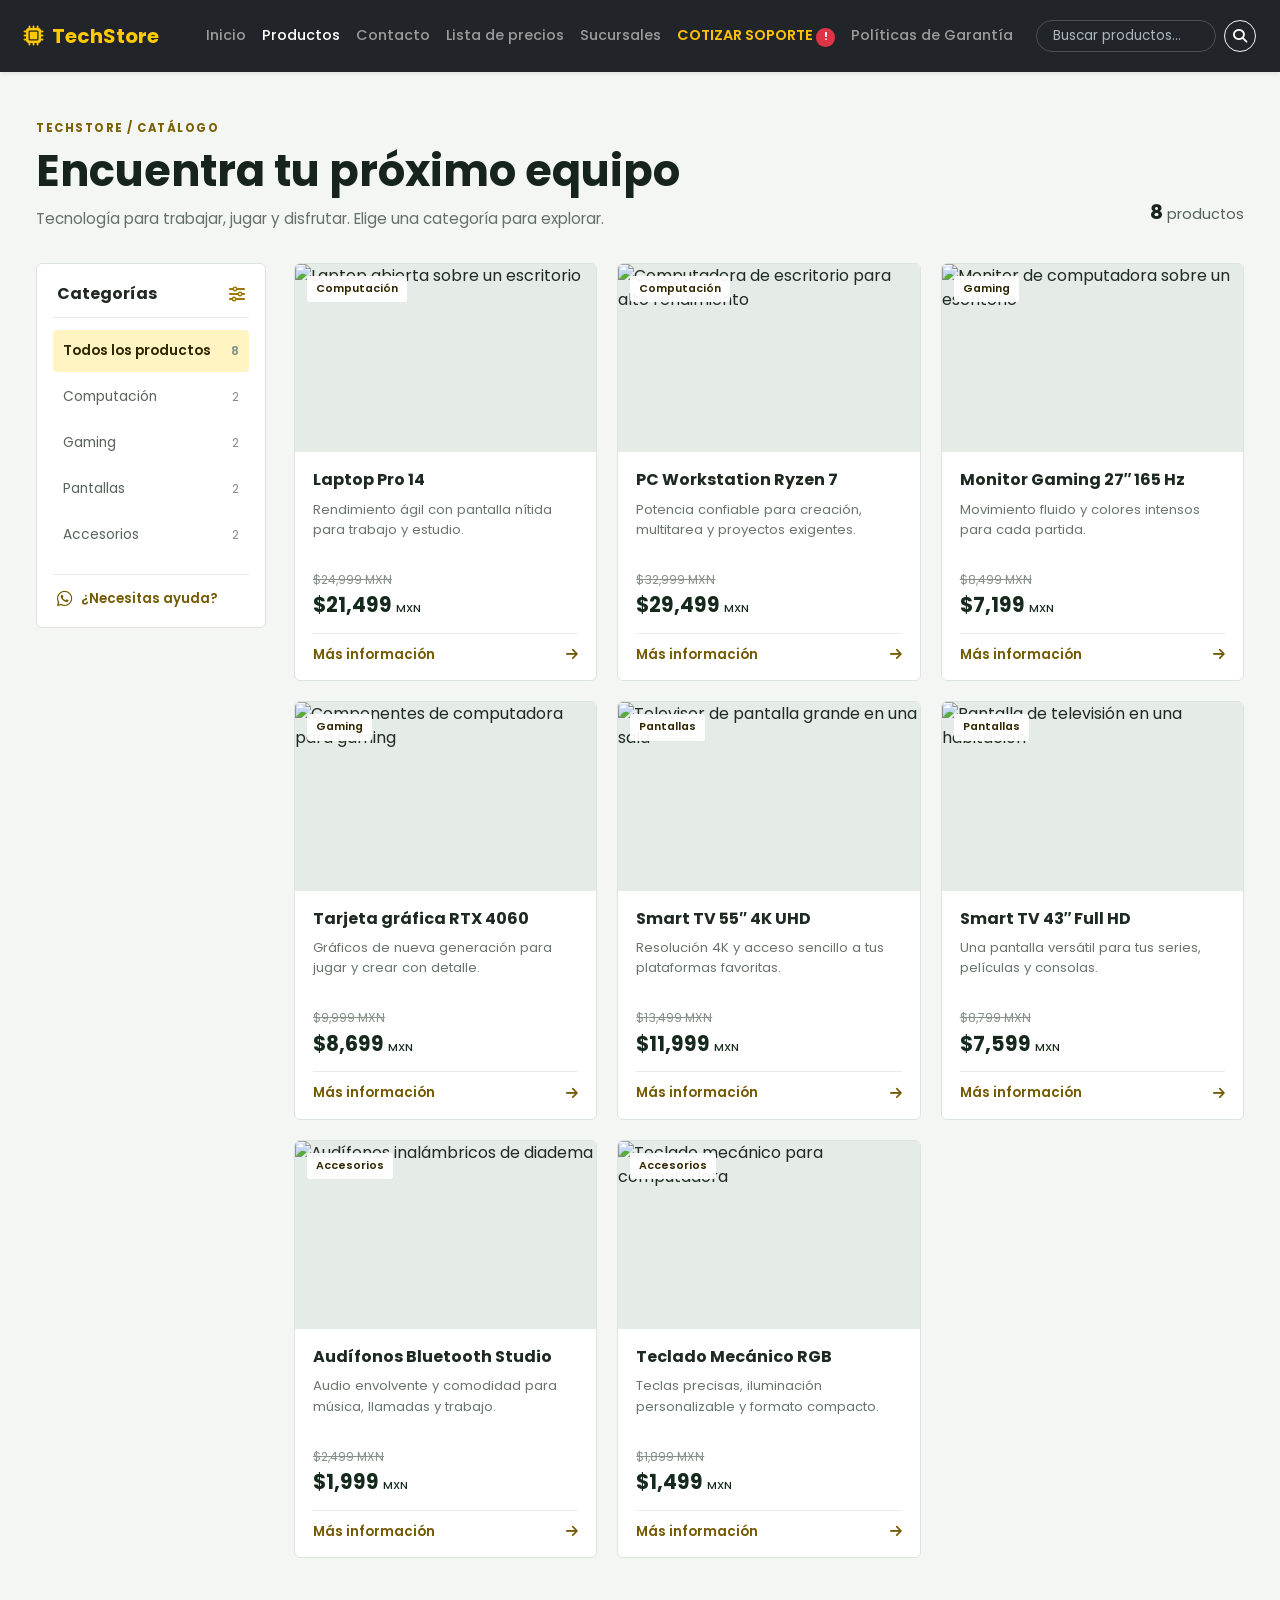
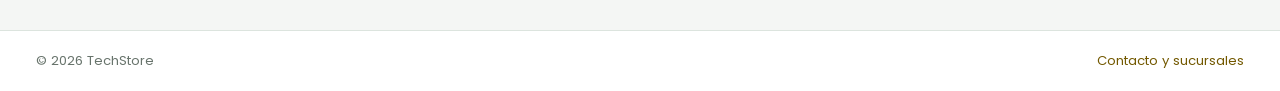
==== productos.html @ 3953b467 "Se Agrego seccion productos" ====
<!DOCTYPE html>
<html lang="es">
<head>
    <meta charset="UTF-8">
    <meta name="viewport" content="width=device-width, initial-scale=1.0">
    <meta name="description" content="Explora el catálogo de tecnología de TechStore y filtra productos por categoría.">
    <title>Productos | TechStore</title>
    <link href="https://cdn.jsdelivr.net/npm/bootstrap@5.3.3/dist/css/bootstrap.min.css" rel="stylesheet">
    <link rel="stylesheet" href="https://cdnjs.cloudflare.com/ajax/libs/font-awesome/6.5.1/css/all.min.css">
    <link href="https://fonts.googleapis.com/css2?family=Poppins:wght@300;400;500;600;700&display=swap" rel="stylesheet">
    <link rel="stylesheet" href="style.css">
    <link rel="stylesheet" href="productos.css">
</head>
<body class="catalog-page">
    <nav class="navbar navbar-expand-lg navbar-dark bg-dark sticky-top shadow-sm py-3">
        <div class="container-fluid px-4">
            <a class="navbar-brand fw-bold text-gradient me-4" href="index.html">
                <i class="fa-solid fa-microchip me-2"></i>TechStore
            </a>
            <button class="navbar-toggler border-0" type="button" data-bs-toggle="collapse" data-bs-target="#navbarContent" aria-controls="navbarContent" aria-expanded="false" aria-label="Toggle navigation">
                <span class="navbar-toggler-icon"></span>
            </button>
            <div class="collapse navbar-collapse justify-content-between" id="navbarContent">
                <ul class="navbar-nav mb-2 mb-lg-0 align-lg-items-center mx-auto">
                    <li class="nav-item"><a class="nav-link px-2" href="index.html">Inicio</a></li>
                    <li class="nav-item"><a class="nav-link active px-2" aria-current="page" href="productos.html">Productos</a></li>
                    <li class="nav-item"><a class="nav-link px-2" href="index.html#contacto">Contacto</a></li>
                    <li class="nav-item"><a class="nav-link px-2" href="index.html#lista-precios">Lista de precios</a></li>
                    <li class="nav-item"><a class="nav-link px-2" href="index.html#sucursales">Sucursales</a></li>
                    <li class="nav-item"><a class="nav-link px-2 fw-semibold text-warning" href="index.html#cotizar-ram">COTIZAR SOPORTE <span class="badge bg-danger text-white rounded-circle">!</span></a></li>
                    <li class="nav-item"><a class="nav-link px-2" href="index.html#garantia">Políticas de Garantía</a></li>
                </ul>
                <form class="d-flex align-items-center search-form mt-3 mt-lg-0" role="search" onsubmit="event.preventDefault();">
                    <div class="input-group">
                        <input class="form-control form-control-sm rounded-pill ps-3" type="search" placeholder="Buscar productos..." aria-label="Buscar">
                        <button class="btn btn-outline-light btn-sm rounded-circle ms-2 search-btn" type="submit" aria-label="Buscar productos">
                            <i class="fa-solid fa-magnifying-glass"></i>
                        </button>
                    </div>
                </form>
            </div>
        </div>
    </nav>

    <main class="catalog-main">
        <div class="container-fluid catalog-container">
            <header class="catalog-heading">
                <div>
                    <p class="catalog-eyebrow">TECHSTORE / CATÁLOGO</p>
                    <h1>Encuentra tu próximo equipo</h1>
                    <p class="catalog-intro">Tecnología para trabajar, jugar y disfrutar. Elige una categoría para explorar.</p>
                </div>
                <p class="catalog-count" aria-live="polite"><span id="product-count">8</span> productos</p>
            </header>

            <div class="catalog-layout">
                <aside class="category-sidebar" aria-label="Filtros de productos">
                    <div class="sidebar-heading">
                        <h2>Categorías</h2>
                        <i class="fa-solid fa-sliders" aria-hidden="true"></i>
                    </div>
                    <div class="category-options" role="group" aria-label="Filtrar por categoría">
                        <button class="category-filter is-active" type="button" data-filter="all" aria-pressed="true">
                            <span>Todos los productos</span><span class="category-total">8</span>
                        </button>
                        <button class="category-filter" type="button" data-filter="computacion" aria-pressed="false">
                            <span>Computación</span><span class="category-total">2</span>
                        </button>
                        <button class="category-filter" type="button" data-filter="gaming" aria-pressed="false">
                            <span>Gaming</span><span class="category-total">2</span>
                        </button>
                        <button class="category-filter" type="button" data-filter="pantallas" aria-pressed="false">
                            <span>Pantallas</span><span class="category-total">2</span>
                        </button>
                        <button class="category-filter" type="button" data-filter="accesorios" aria-pressed="false">
                            <span>Accesorios</span><span class="category-total">2</span>
                        </button>
                    </div>
                    <a class="sidebar-contact" href="https://wa.me/525519389472?text=Hola%2C%20quiero%20informaci%C3%B3n%20sobre%20sus%20productos" target="_blank" rel="noopener noreferrer">
                        <i class="fa-brands fa-whatsapp" aria-hidden="true"></i> ¿Necesitas ayuda?
                    </a>
                </aside>

                <section class="product-grid" aria-label="Catálogo de productos" id="product-grid">
                    <article class="catalog-product" data-category="computacion">
                        <div class="product-image-wrap"><img src="https://images.unsplash.com/photo-1496181133206-80ce9b88a853?auto=format&fit=crop&w=900&q=85" alt="Laptop abierta sobre un escritorio" loading="lazy"><span class="product-tag">Computación</span></div>
                        <div class="product-info"><h2>Laptop Pro 14</h2><p class="product-description">Rendimiento ágil con pantalla nítida para trabajo y estudio.</p><div class="price-row"><span class="old-price">$24,999 MXN</span><span class="current-price">$21,499 <small>MXN</small></span></div><a class="product-more" href="https://wa.me/525519389472?text=Hola%2C%20quiero%20m%C3%A1s%20informaci%C3%B3n%20sobre%20Laptop%20Pro%2014" target="_blank" rel="noopener noreferrer">Más información <i class="fa-solid fa-arrow-right" aria-hidden="true"></i></a></div>
                    </article>
                    <article class="catalog-product" data-category="computacion">
                        <div class="product-image-wrap"><img src="https://images.unsplash.com/photo-1587202372775-e229f172b9d7?auto=format&fit=crop&w=900&q=85" alt="Computadora de escritorio para alto rendimiento" loading="lazy"><span class="product-tag">Computación</span></div>
                        <div class="product-info"><h2>PC Workstation Ryzen 7</h2><p class="product-description">Potencia confiable para creación, multitarea y proyectos exigentes.</p><div class="price-row"><span class="old-price">$32,999 MXN</span><span class="current-price">$29,499 <small>MXN</small></span></div><a class="product-more" href="https://wa.me/525519389472?text=Hola%2C%20quiero%20m%C3%A1s%20informaci%C3%B3n%20sobre%20PC%20Workstation%20Ryzen%207" target="_blank" rel="noopener noreferrer">Más información <i class="fa-solid fa-arrow-right" aria-hidden="true"></i></a></div>
                    </article>
                    <article class="catalog-product" data-category="gaming">
                        <div class="product-image-wrap"><img src="https://images.unsplash.com/photo-1593305841991-05c297ba4575?auto=format&fit=crop&w=900&q=85" alt="Monitor de computadora sobre un escritorio" loading="lazy"><span class="product-tag">Gaming</span></div>
                        <div class="product-info"><h2>Monitor Gaming 27″ 165 Hz</h2><p class="product-description">Movimiento fluido y colores intensos para cada partida.</p><div class="price-row"><span class="old-price">$8,499 MXN</span><span class="current-price">$7,199 <small>MXN</small></span></div><a class="product-more" href="https://wa.me/525519389472?text=Hola%2C%20quiero%20m%C3%A1s%20informaci%C3%B3n%20sobre%20Monitor%20Gaming%2027" target="_blank" rel="noopener noreferrer">Más información <i class="fa-solid fa-arrow-right" aria-hidden="true"></i></a></div>
                    </article>
                    <article class="catalog-product" data-category="gaming">
                        <div class="product-image-wrap"><img src="https://images.unsplash.com/photo-1591488320449-011701bb6704?auto=format&fit=crop&w=900&q=85" alt="Componentes de computadora para gaming" loading="lazy"><span class="product-tag">Gaming</span></div>
                        <div class="product-info"><h2>Tarjeta gráfica RTX 4060</h2><p class="product-description">Gráficos de nueva generación para jugar y crear con detalle.</p><div class="price-row"><span class="old-price">$9,999 MXN</span><span class="current-price">$8,699 <small>MXN</small></span></div><a class="product-more" href="https://wa.me/525519389472?text=Hola%2C%20quiero%20m%C3%A1s%20informaci%C3%B3n%20sobre%20Tarjeta%20gr%C3%A1fica%20RTX%204060" target="_blank" rel="noopener noreferrer">Más información <i class="fa-solid fa-arrow-right" aria-hidden="true"></i></a></div>
                    </article>
                    <article class="catalog-product" data-category="pantallas">
                        <div class="product-image-wrap"><img src="https://images.unsplash.com/photo-1593359677879-a4bb92f829d1?auto=format&fit=crop&w=900&q=85" alt="Televisor de pantalla grande en una sala" loading="lazy"><span class="product-tag">Pantallas</span></div>
                        <div class="product-info"><h2>Smart TV 55″ 4K UHD</h2><p class="product-description">Resolución 4K y acceso sencillo a tus plataformas favoritas.</p><div class="price-row"><span class="old-price">$13,499 MXN</span><span class="current-price">$11,999 <small>MXN</small></span></div><a class="product-more" href="https://wa.me/525519389472?text=Hola%2C%20quiero%20m%C3%A1s%20informaci%C3%B3n%20sobre%20Smart%20TV%2055%204K" target="_blank" rel="noopener noreferrer">Más información <i class="fa-solid fa-arrow-right" aria-hidden="true"></i></a></div>
                    </article>
                    <article class="catalog-product" data-category="pantallas">
                        <div class="product-image-wrap"><img src="https://images.unsplash.com/photo-1522869635100-9f4c5e86aa37?auto=format&fit=crop&w=900&q=85" alt="Pantalla de televisión en una habitación" loading="lazy"><span class="product-tag">Pantallas</span></div>
                        <div class="product-info"><h2>Smart TV 43″ Full HD</h2><p class="product-description">Una pantalla versátil para tus series, películas y consolas.</p><div class="price-row"><span class="old-price">$8,799 MXN</span><span class="current-price">$7,599 <small>MXN</small></span></div><a class="product-more" href="https://wa.me/525519389472?text=Hola%2C%20quiero%20m%C3%A1s%20informaci%C3%B3n%20sobre%20Smart%20TV%2043%20Full%20HD" target="_blank" rel="noopener noreferrer">Más información <i class="fa-solid fa-arrow-right" aria-hidden="true"></i></a></div>
                    </article>
                    <article class="catalog-product" data-category="accesorios">
                        <div class="product-image-wrap"><img src="https://images.unsplash.com/photo-1505740420928-5e560c06d30e?auto=format&fit=crop&w=900&q=85" alt="Audífonos inalámbricos de diadema" loading="lazy"><span class="product-tag">Accesorios</span></div>
                        <div class="product-info"><h2>Audífonos Bluetooth Studio</h2><p class="product-description">Audio envolvente y comodidad para música, llamadas y trabajo.</p><div class="price-row"><span class="old-price">$2,499 MXN</span><span class="current-price">$1,999 <small>MXN</small></span></div><a class="product-more" href="https://wa.me/525519389472?text=Hola%2C%20quiero%20m%C3%A1s%20informaci%C3%B3n%20sobre%20Aud%C3%ADfonos%20Bluetooth%20Studio" target="_blank" rel="noopener noreferrer">Más información <i class="fa-solid fa-arrow-right" aria-hidden="true"></i></a></div>
                    </article>
                    <article class="catalog-product" data-category="accesorios">
                        <div class="product-image-wrap"><img src="https://images.unsplash.com/photo-1587829741301-dc798b83add3?auto=format&fit=crop&w=900&q=85" alt="Teclado mecánico para computadora" loading="lazy"><span class="product-tag">Accesorios</span></div>
                        <div class="product-info"><h2>Teclado Mecánico RGB</h2><p class="product-description">Teclas precisas, iluminación personalizable y formato compacto.</p><div class="price-row"><span class="old-price">$1,899 MXN</span><span class="current-price">$1,499 <small>MXN</small></span></div><a class="product-more" href="https://wa.me/525519389472?text=Hola%2C%20quiero%20m%C3%A1s%20informaci%C3%B3n%20sobre%20Teclado%20Mec%C3%A1nico%20RGB" target="_blank" rel="noopener noreferrer">Más información <i class="fa-solid fa-arrow-right" aria-hidden="true"></i></a></div>
                    </article>
                </section>
            </div>
        </div>
    </main>

    <footer class="catalog-footer"><div class="container-fluid catalog-container"><span>© 2026 TechStore</span><a href="index.html#contacto">Contacto y sucursales</a></div></footer>

    <script>
        const filterButtons = document.querySelectorAll('.category-filter');
        const products = document.querySelectorAll('.catalog-product');
        const productCount = document.querySelector('#product-count');

        filterButtons.forEach((button) => {
            button.addEventListener('click', () => {
                const category = button.dataset.filter;
                let visibleCount = 0;

                filterButtons.forEach((filterButton) => {
                    const isActive = filterButton === button;
                    filterButton.classList.toggle('is-active', isActive);
                    filterButton.setAttribute('aria-pressed', String(isActive));
                });

                products.forEach((product) => {
                    const isVisible = category === 'all' || product.dataset.category === category;
                    product.hidden = !isVisible;
                    if (isVisible) visibleCount += 1;
                });

                productCount.textContent = visibleCount;
            });
        });
    </script>
    <script src="https://cdn.jsdelivr.net/npm/bootstrap@5.3.3/dist/js/bootstrap.bundle.min.js"></script>
</body>
</html>
---- style.css ----
:root {
    --brand-color: #FDC904;
    --brand-ink: #302600;
}

/* Configuración general y tipografía */
body {
    font-family: 'Poppins', sans-serif;
    color: #333;
}

/* Estilos de la barra de navegación y enlaces */
.navbar-nav .nav-link {
    font-size: 0.9rem;
    font-weight: 500;
    transition: color 0.2s ease;
}

.navbar-nav .nav-link:hover {
    color: var(--brand-color) !important;
}

.navbar-brand.text-gradient {
    color: var(--brand-color) !important;
}

/* Personalización del buscador en el header */
.search-form input[type="search"] {
    background-color: #212529;
    border: 1px solid #495057;
    color: #fff;
    font-size: 0.85rem;
    width: 180px;
    transition: all 0.3s ease;
}

.search-form input[type="search"]::placeholder {
    color: #adb5bd;
}

.search-form input[type="search"]:focus {
    background-color: #212529;
    border-color: var(--brand-color);
    color: #fff;
    box-shadow: none;
    width: 220px;
}

.search-btn {
    width: 32px;
    height: 32px;
    display: flex;
    align-items: center;
    justify-content: center;
    padding: 0;
}

/* Sección Hero con fondo moderno degradado */
.hero-section {
    background: linear-gradient(135deg, #FDC904 0%, #e5b400 100%);
    min-height: 70vh;
    padding: 80px 0;
    color: var(--brand-ink) !important;
}

.hero-section .badge.bg-primary {
    background-color: #212529 !important;
    color: var(--brand-color) !important;
}

.hero-section .btn-light {
    border-color: #fff;
    color: #212529;
}

/* Efectos en tarjetas de productos */
.product-card {
    transition: transform 0.3s ease, box-shadow 0.3s ease;
    border-radius: 12px;
}

.product-card:hover {
    transform: translateY(-8px);
    box-shadow: 0 1rem 3rem rgba(0,0,0,.1) !important;
}

.icon-box {
    height: 70px;
    display: flex;
    align-items: center;
    justify-content: center;
}

.store-section {
    padding: 72px 0;
    scroll-margin-top: 88px;
}

.store-section h2 {
    margin: 0 0 10px;
    color: #202923;
    font-size: clamp(1.55rem, 3vw, 2.1rem);
    font-weight: 700;
}

.store-section p {
    margin-bottom: 0;
    color: #66736a;
    line-height: 1.7;
}

.store-kicker {
    margin: 0 0 9px !important;
    color: #7a6000 !important;
    font-size: 0.72rem;
    font-weight: 700;
    letter-spacing: 1.2px;
}

.store-section-heading {
    display: flex;
    align-items: end;
    justify-content: space-between;
    gap: 24px;
    margin-bottom: 28px;
}

.store-action {
    display: inline-flex;
    align-items: center;
    gap: 12px;
    flex: 0 0 auto;
    color: #735900;
    font-size: 0.9rem;
    font-weight: 600;
    text-decoration: none;
}

.store-action:hover {
    color: #302600;
}

.price-section,
.branches-section {
    background: #f3f6f3;
}

.price-list {
    border-top: 1px solid #d9e2dc;
}

.price-list a {
    display: flex;
    align-items: center;
    justify-content: space-between;
    gap: 20px;
    padding: 18px 4px;
    border-bottom: 1px solid #d9e2dc;
    color: #25342a;
    text-decoration: none;
}

.price-list a > span:first-child {
    display: flex;
    align-items: center;
    gap: 14px;
    font-weight: 600;
}

.price-list a > span:last-child {
    color: #735900;
    font-size: 0.84rem;
}

.price-list a > span:first-child i {
    width: 22px;
    color: #9b7800;
    text-align: center;
}

.ram-section {
    background: #17251c;
}

.ram-section h2,
.ram-section p:not(.store-kicker) {
    color: #fff;
}

.ram-section p:not(.store-kicker) {
    max-width: 680px;
    color: #c4d0c7;
}

.ram-section .store-kicker {
    color: #8dd4a8 !important;
}

.section-split {
    display: flex;
    align-items: center;
    justify-content: space-between;
    gap: 36px;
}

.section-split > div {
    max-width: 760px;
}

.section-button {
    display: inline-flex;
    align-items: center;
    justify-content: center;
    gap: 10px;
    flex: 0 0 auto;
    min-height: 48px;
    padding: 0 18px;
    border-radius: 5px;
    background: var(--brand-color);
    color: var(--brand-ink);
    font-size: 0.9rem;
    font-weight: 600;
    text-decoration: none;
}

.section-button:hover {
    background: #e5b400;
    color: #211a00;
}

.branch-list {
    display: grid;
    grid-template-columns: repeat(2, minmax(0, 1fr));
    gap: 18px;
}

.branch-list article {
    display: flex;
    align-items: flex-start;
    gap: 16px;
    padding: 22px 0;
    border-top: 1px solid #d9e2dc;
}

.branch-list article > i {
    margin-top: 4px;
    color: #9b7800;
    font-size: 1.1rem;
}

.branch-list h3 {
    margin: 0 0 5px;
    color: #202923;
    font-size: 1rem;
    font-weight: 700;
}

.warranty-section {
    background: #fff;
}

@media (max-width: 700px) {
    .store-section {
        padding: 48px 0;
    }

    .store-section-heading,
    .section-split {
        align-items: flex-start;
        flex-direction: column;
        gap: 18px;
    }

    .branch-list {
        grid-template-columns: minmax(0, 1fr);
    }
}

/* Botón flotante de WhatsApp */
.whatsapp-float {
    position: fixed;
    width: 60px;
    height: 60px;
    bottom: 25px;
    right: 25px;
    background-color: #25d366;
    color: #FFF;
    border-radius: 50px;
    text-align: center;
    font-size: 32px;
    box-shadow: 2px 2px 10px rgba(0,0,0,0.2);
    z-index: 1000;
    display: flex;
    align-items: center;
    justify-content: center;
    transition: all 0.3s ease;
}

.whatsapp-float:hover {
    background-color: #20ba5a;
    color: #FFF;
    transform: scale(1.1);
}
---- productos.css ----
.catalog-page {
    min-height: 100vh;
    background: #f4f6f4;
    color: #202923;
}

.catalog-main {
    min-height: calc(100vh - 160px);
    padding: 48px 0 72px;
    background-image: radial-gradient(#dce5df 0.7px, transparent 0.7px);
    background-size: 18px 18px;
}

.catalog-container {
    width: min(100% - 48px, 1440px);
    margin: 0 auto;
}

.catalog-heading {
    display: flex;
    align-items: end;
    justify-content: space-between;
    gap: 24px;
    margin-bottom: 32px;
}

.catalog-eyebrow {
    margin: 0 0 9px;
    color: #7a6000;
    font-size: 0.72rem;
    font-weight: 700;
    letter-spacing: 1.5px;
}

.catalog-heading h1 {
    margin: 0;
    color: #17241c;
    font-size: clamp(1.8rem, 4vw, 2.7rem);
    font-weight: 700;
    letter-spacing: 0;
}

.catalog-intro {
    margin: 10px 0 0;
    color: #647168;
    font-size: 0.95rem;
}

.catalog-count {
    flex: 0 0 auto;
    margin: 0 0 4px;
    color: #526057;
    font-size: 0.9rem;
}

.catalog-count span {
    color: #17241c;
    font-size: 1.25rem;
    font-weight: 700;
}

.catalog-layout {
    display: grid;
    grid-template-columns: 230px minmax(0, 1fr);
    align-items: start;
    gap: 28px;
}

.category-sidebar {
    position: sticky;
    top: 98px;
    padding: 20px 16px 16px;
    border: 1px solid #dbe3dd;
    border-radius: 6px;
    background: #fff;
}

.sidebar-heading {
    display: flex;
    align-items: center;
    justify-content: space-between;
    padding: 0 4px 14px;
    border-bottom: 1px solid #e8ede9;
}

.sidebar-heading h2 {
    margin: 0;
    font-size: 1rem;
    font-weight: 700;
}

.sidebar-heading i {
    color: #9b7800;
}

.category-options {
    display: grid;
    gap: 4px;
    padding: 12px 0 18px;
}

.category-filter {
    display: flex;
    align-items: center;
    justify-content: space-between;
    width: 100%;
    min-height: 42px;
    padding: 0 10px;
    border: 0;
    border-radius: 4px;
    background: transparent;
    color: #58645c;
    font: inherit;
    font-size: 0.86rem;
    text-align: left;
    cursor: pointer;
    transition: background-color 150ms ease, color 150ms ease;
}

.category-filter:hover,
.category-filter.is-active {
    background: #fff4c2;
    color: #302600;
}

.category-filter.is-active {
    font-weight: 600;
}

.category-total {
    color: #829087;
    font-size: 0.77rem;
}

.sidebar-contact {
    display: flex;
    align-items: center;
    gap: 9px;
    padding: 14px 4px 2px;
    border-top: 1px solid #e8ede9;
    color: #735900;
    font-size: 0.83rem;
    font-weight: 600;
    text-decoration: none;
}

.sidebar-contact:hover {
    color: #302600;
}

.sidebar-contact i {
    font-size: 1.1rem;
}

.product-grid {
    display: grid;
    grid-template-columns: repeat(3, minmax(0, 1fr));
    gap: 20px;
}

.catalog-product {
    overflow: hidden;
    border: 1px solid #dce4de;
    border-radius: 6px;
    background: #fff;
    transition: border-color 180ms ease, transform 180ms ease, box-shadow 180ms ease;
}

.catalog-product:hover {
    transform: translateY(-3px);
    border-color: #a8c9b2;
    box-shadow: 0 12px 28px rgba(26, 55, 37, 0.1);
}

.catalog-product[hidden] {
    display: none;
}

.product-image-wrap {
    position: relative;
    overflow: hidden;
    aspect-ratio: 16 / 10;
    background: #e5ebe6;
}

.product-image-wrap img {
    display: block;
    width: 100%;
    height: 100%;
    object-fit: cover;
    transition: transform 250ms ease;
}

.catalog-product:hover .product-image-wrap img {
    transform: scale(1.035);
}

.product-tag {
    position: absolute;
    top: 12px;
    left: 12px;
    padding: 5px 9px;
    border-radius: 3px;
    background: rgba(255, 255, 255, 0.94);
    color: #302600;
    font-size: 0.68rem;
    font-weight: 600;
}

.product-info {
    display: flex;
    min-height: 228px;
    flex-direction: column;
    padding: 17px 18px 15px;
}

.product-info h2 {
    margin: 0;
    color: #1d2921;
    font-size: 1rem;
    font-weight: 700;
    line-height: 1.4;
}

.product-description {
    min-height: 42px;
    margin: 8px 0 13px;
    color: #68746c;
    font-size: 0.82rem;
    line-height: 1.55;
}

.price-row {
    display: flex;
    flex-direction: column;
    gap: 1px;
    margin-top: auto;
}

.old-price {
    color: #879189;
    font-size: 0.76rem;
    text-decoration: line-through;
}

.current-price {
    color: #16291d;
    font-size: 1.28rem;
    font-weight: 700;
}

.current-price small {
    font-size: 0.68rem;
    font-weight: 500;
}

.product-more {
    display: flex;
    align-items: center;
    justify-content: space-between;
    margin-top: 12px;
    padding-top: 11px;
    border-top: 1px solid #e8ede9;
    color: #735900;
    font-size: 0.84rem;
    font-weight: 600;
    text-decoration: none;
}

.product-more:hover {
    color: #302600;
}

.product-more i {
    transition: transform 150ms ease;
}

.product-more:hover i {
    transform: translateX(3px);
}

.catalog-footer {
    padding: 20px 0;
    border-top: 1px solid #dce4de;
    background: #fff;
    color: #68746c;
    font-size: 0.82rem;
}

.catalog-footer .catalog-container {
    display: flex;
    justify-content: space-between;
    gap: 16px;
}

.catalog-footer a {
    color: #735900;
    text-decoration: none;
}

@media (max-width: 1100px) {
    .product-grid {
        grid-template-columns: repeat(2, minmax(0, 1fr));
    }
}

@media (max-width: 720px) {
    .catalog-main {
        padding: 32px 0 48px;
    }

    .catalog-container {
        width: min(100% - 32px, 560px);
    }

    .catalog-heading {
        align-items: start;
        flex-direction: column;
        gap: 10px;
        margin-bottom: 22px;
    }

    .catalog-layout {
        grid-template-columns: minmax(0, 1fr);
        gap: 18px;
    }

    .category-sidebar {
        position: static;
        padding: 14px;
    }

    .category-options {
        grid-template-columns: repeat(2, minmax(0, 1fr));
        gap: 5px;
    }

    .category-filter {
        min-height: 40px;
        padding: 0 8px;
        font-size: 0.78rem;
    }

    .sidebar-contact {
        padding-top: 11px;
    }
}

@media (max-width: 460px) {
    .product-grid {
        grid-template-columns: minmax(0, 1fr);
    }

    .catalog-footer .catalog-container {
        flex-direction: column;
        gap: 6px;
    }
}
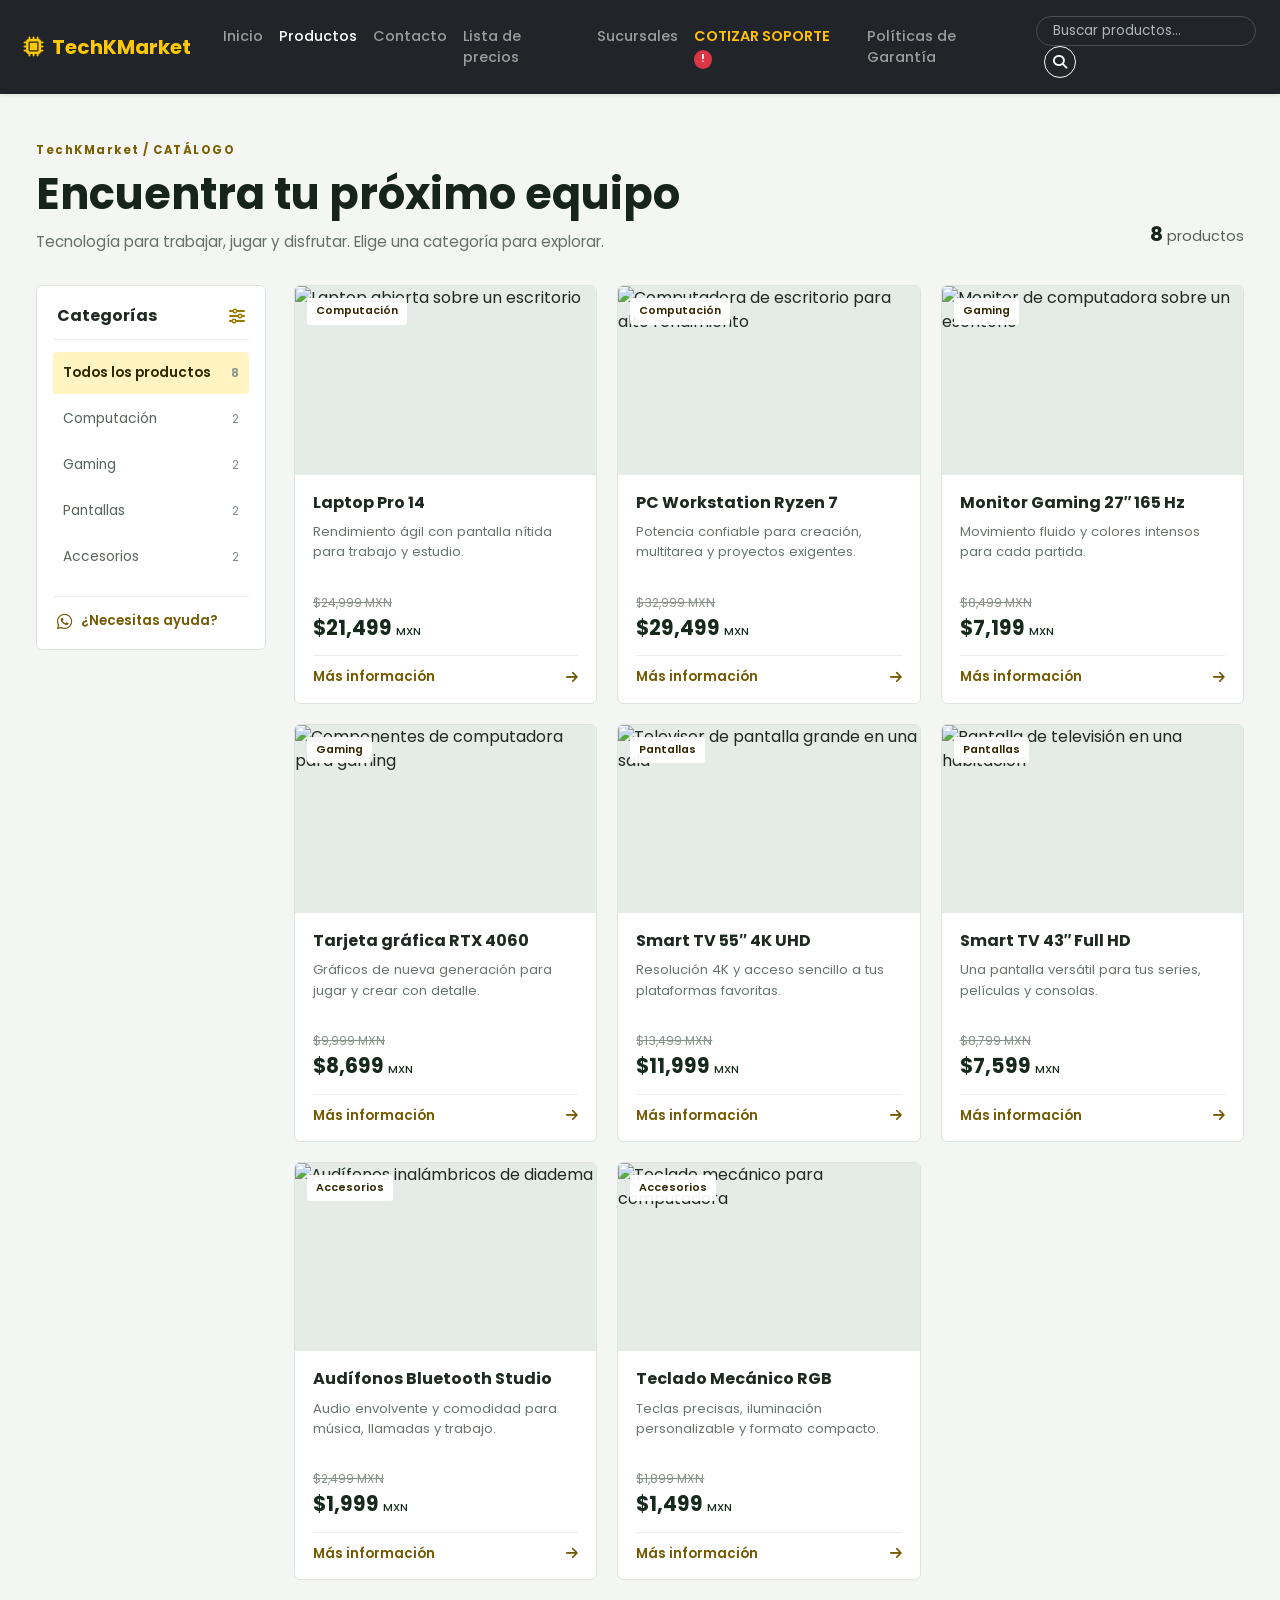
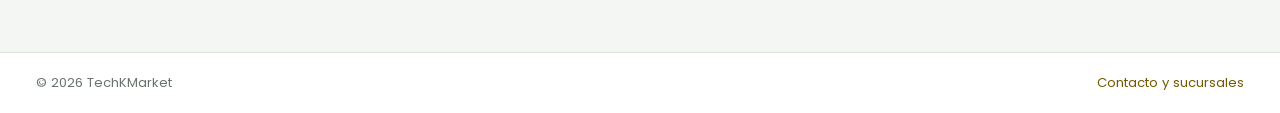
==== commit 6417e7fb: "correccion de Marca en Header" ====
--- a/productos.html
+++ b/productos.html
@@ -3,8 +3,8 @@
 <head>
     <meta charset="UTF-8">
     <meta name="viewport" content="width=device-width, initial-scale=1.0">
-    <meta name="description" content="Explora el catálogo de tecnología de TechStore y filtra productos por categoría.">
-    <title>Productos | TechStore</title>
+    <meta name="description" content="Explora el catálogo de tecnología de TechKMarket y filtra productos por categoría.">
+    <title>Productos | TechKMarket</title>
     <link href="https://cdn.jsdelivr.net/npm/bootstrap@5.3.3/dist/css/bootstrap.min.css" rel="stylesheet">
     <link rel="stylesheet" href="https://cdnjs.cloudflare.com/ajax/libs/font-awesome/6.5.1/css/all.min.css">
     <link href="https://fonts.googleapis.com/css2?family=Poppins:wght@300;400;500;600;700&display=swap" rel="stylesheet">
@@ -15,7 +15,7 @@
     <nav class="navbar navbar-expand-lg navbar-dark bg-dark sticky-top shadow-sm py-3">
         <div class="container-fluid px-4">
             <a class="navbar-brand fw-bold text-gradient me-4" href="index.html">
-                <i class="fa-solid fa-microchip me-2"></i>TechStore
+                <i class="fa-solid fa-microchip me-2"></i>TechKMarket
             </a>
             <button class="navbar-toggler border-0" type="button" data-bs-toggle="collapse" data-bs-target="#navbarContent" aria-controls="navbarContent" aria-expanded="false" aria-label="Toggle navigation">
                 <span class="navbar-toggler-icon"></span>
@@ -46,7 +46,7 @@
         <div class="container-fluid catalog-container">
             <header class="catalog-heading">
                 <div>
-                    <p class="catalog-eyebrow">TECHSTORE / CATÁLOGO</p>
+                    <p class="catalog-eyebrow">TechKMarket / CATÁLOGO</p>
                     <h1>Encuentra tu próximo equipo</h1>
                     <p class="catalog-intro">Tecnología para trabajar, jugar y disfrutar. Elige una categoría para explorar.</p>
                 </div>
@@ -119,7 +119,7 @@
         </div>
     </main>
 
-    <footer class="catalog-footer"><div class="container-fluid catalog-container"><span>© 2026 TechStore</span><a href="index.html#contacto">Contacto y sucursales</a></div></footer>
+    <footer class="catalog-footer"><div class="container-fluid catalog-container"><span>© 2026 TechKMarket</span><a href="index.html#contacto">Contacto y sucursales</a></div></footer>
 
     <script>
         const filterButtons = document.querySelectorAll('.category-filter');
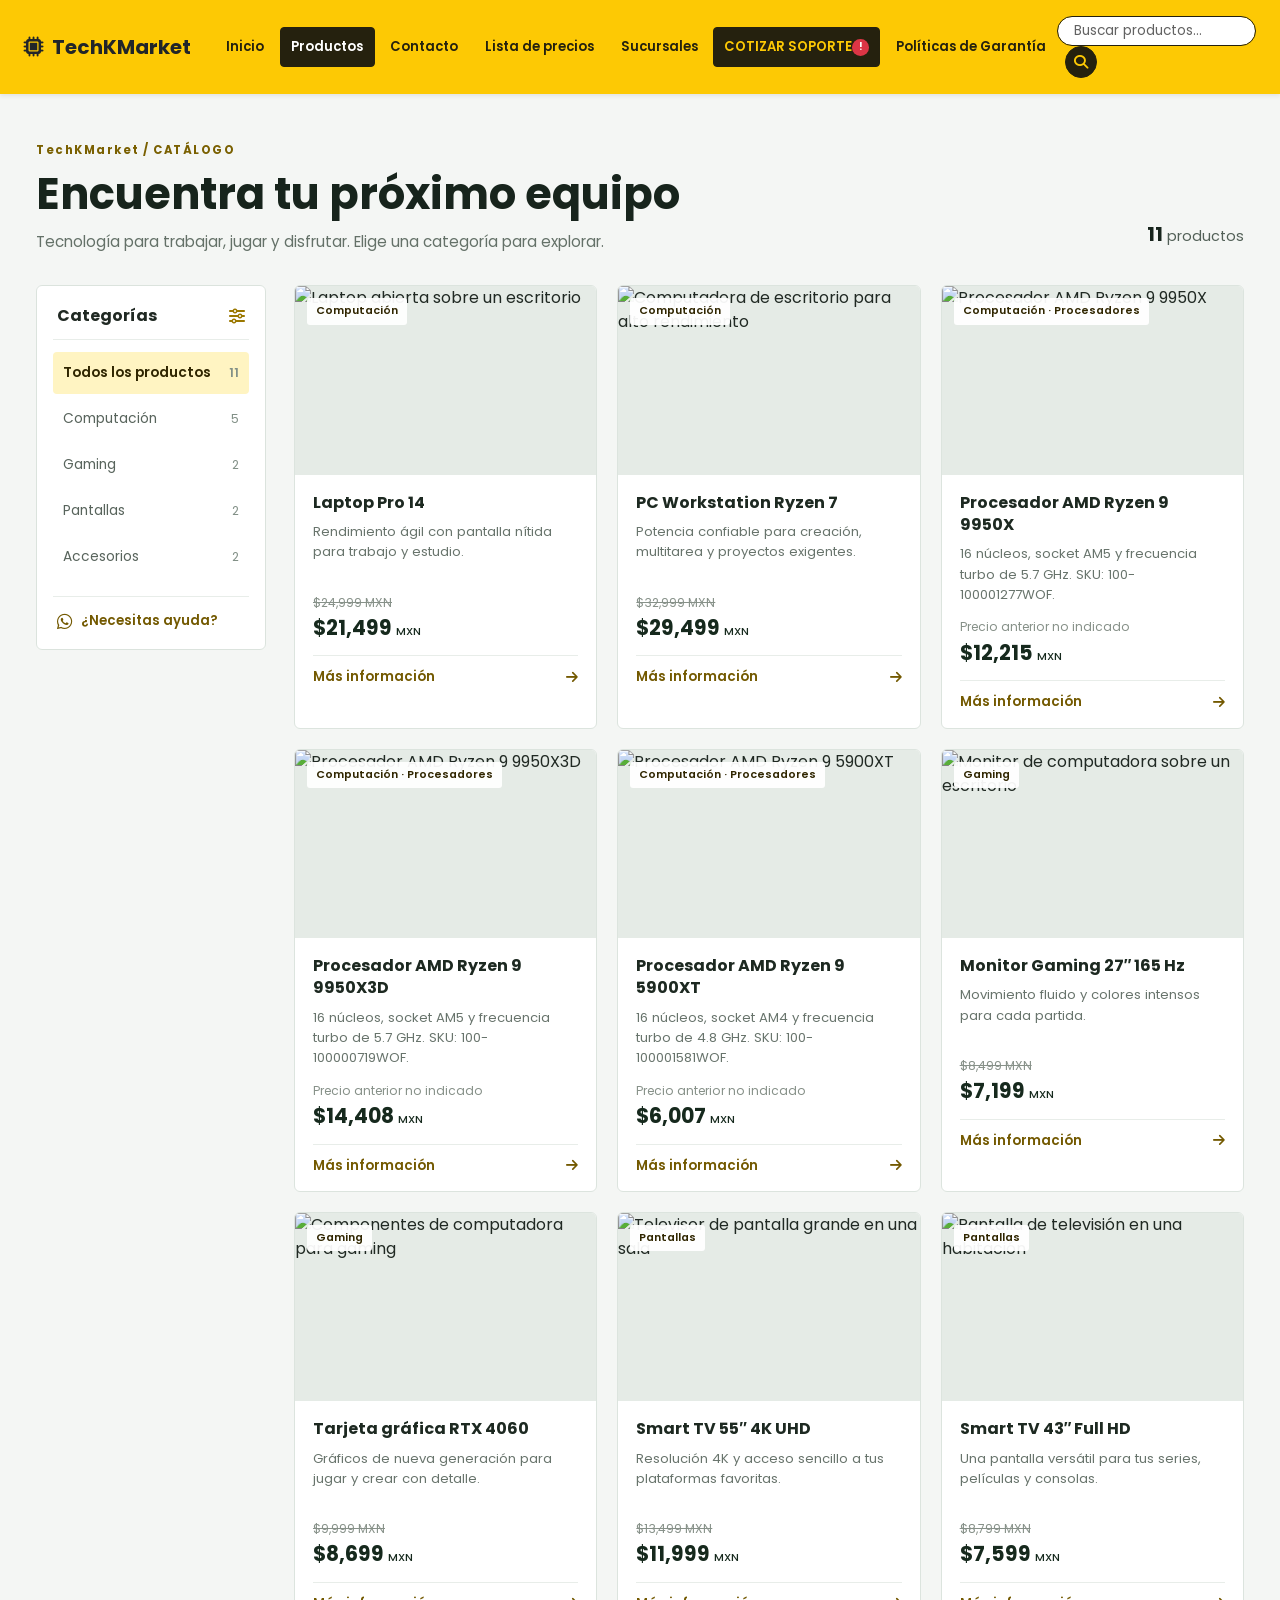
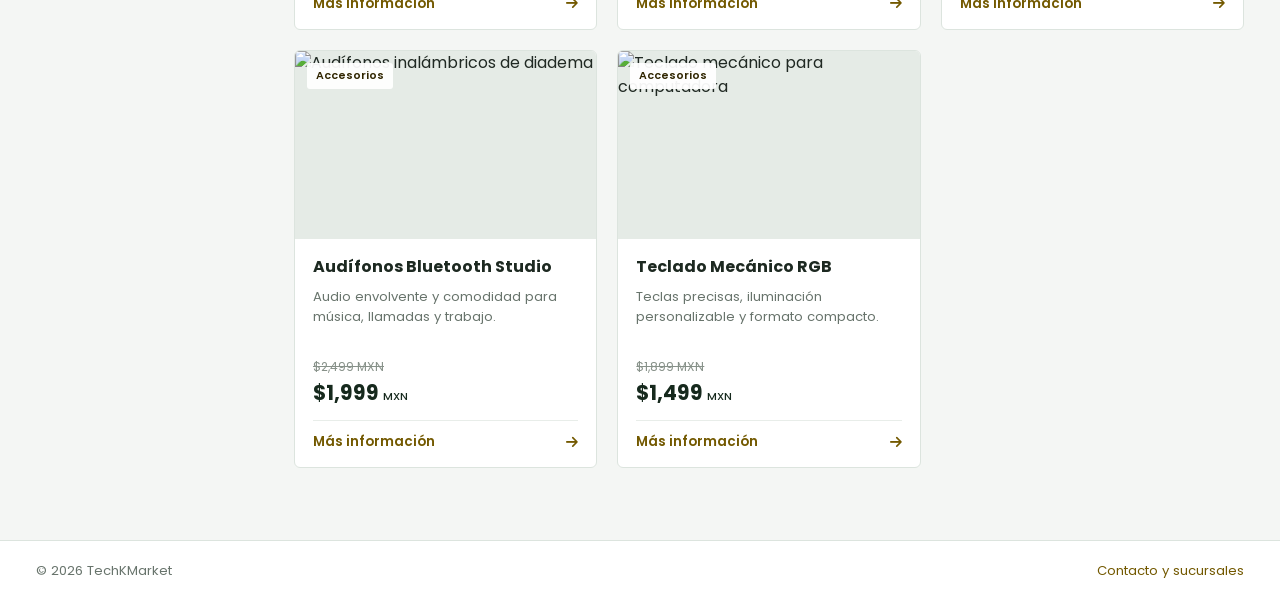
==== commit 1a486f51: "Se agrego banner principal" ====
--- a/productos.html
+++ b/productos.html
@@ -12,7 +12,7 @@
     <link rel="stylesheet" href="productos.css">
 </head>
 <body class="catalog-page">
-    <nav class="navbar navbar-expand-lg navbar-dark bg-dark sticky-top shadow-sm py-3">
+    <nav class="navbar navbar-expand-lg navbar-light tech-navbar sticky-top shadow-sm py-3">
         <div class="container-fluid px-4">
             <a class="navbar-brand fw-bold text-gradient me-4" href="index.html">
                 <i class="fa-solid fa-microchip me-2"></i>TechKMarket
@@ -50,7 +50,7 @@
                     <h1>Encuentra tu próximo equipo</h1>
                     <p class="catalog-intro">Tecnología para trabajar, jugar y disfrutar. Elige una categoría para explorar.</p>
                 </div>
-                <p class="catalog-count" aria-live="polite"><span id="product-count">8</span> productos</p>
+                <p class="catalog-count" aria-live="polite"><span id="product-count">11</span> productos</p>
             </header>
 
             <div class="catalog-layout">
@@ -61,10 +61,10 @@
                     </div>
                     <div class="category-options" role="group" aria-label="Filtrar por categoría">
                         <button class="category-filter is-active" type="button" data-filter="all" aria-pressed="true">
-                            <span>Todos los productos</span><span class="category-total">8</span>
+                            <span>Todos los productos</span><span class="category-total">11</span>
                         </button>
                         <button class="category-filter" type="button" data-filter="computacion" aria-pressed="false">
-                            <span>Computación</span><span class="category-total">2</span>
+                            <span>Computación</span><span class="category-total">5</span>
                         </button>
                         <button class="category-filter" type="button" data-filter="gaming" aria-pressed="false">
                             <span>Gaming</span><span class="category-total">2</span>
@@ -89,6 +89,18 @@
                     <article class="catalog-product" data-category="computacion">
                         <div class="product-image-wrap"><img src="https://images.unsplash.com/photo-1587202372775-e229f172b9d7?auto=format&fit=crop&w=900&q=85" alt="Computadora de escritorio para alto rendimiento" loading="lazy"><span class="product-tag">Computación</span></div>
                         <div class="product-info"><h2>PC Workstation Ryzen 7</h2><p class="product-description">Potencia confiable para creación, multitarea y proyectos exigentes.</p><div class="price-row"><span class="old-price">$32,999 MXN</span><span class="current-price">$29,499 <small>MXN</small></span></div><a class="product-more" href="https://wa.me/525519389472?text=Hola%2C%20quiero%20m%C3%A1s%20informaci%C3%B3n%20sobre%20PC%20Workstation%20Ryzen%207" target="_blank" rel="noopener noreferrer">Más información <i class="fa-solid fa-arrow-right" aria-hidden="true"></i></a></div>
+                    </article>
+                    <article class="catalog-product" data-category="computacion">
+                        <div class="product-image-wrap"><img src="https://unimarq.mx/media/catalog/product/2/8/28fdcd27bea74b165106b50a22dbe0b9eea57c39.jpg" alt="Procesador AMD Ryzen 9 9950X" loading="lazy"><span class="product-tag">Computación · Procesadores</span></div>
+                        <div class="product-info"><h2>Procesador AMD Ryzen 9 9950X</h2><p class="product-description">16 núcleos, socket AM5 y frecuencia turbo de 5.7 GHz. SKU: 100-100001277WOF.</p><div class="price-row"><span class="previous-price-note">Precio anterior no indicado</span><span class="current-price">$12,215 <small>MXN</small></span></div><a class="product-more" href="https://unimarq.mx/procesador-amd-ryzen-9-9950x-sin-disipador-y-graficos-socket-am5-16core-4-3ghz-170w-zen-5.html" target="_blank" rel="noopener noreferrer">Más información <i class="fa-solid fa-arrow-right" aria-hidden="true"></i></a></div>
+                    </article>
+                    <article class="catalog-product" data-category="computacion">
+                        <div class="product-image-wrap"><img src="https://unimarq.mx/media/catalog/product/a/3/a3a14a86aa03c1b248c1af452ef3cd468df46bc7_1.jpg" alt="Procesador AMD Ryzen 9 9950X3D" loading="lazy"><span class="product-tag">Computación · Procesadores</span></div>
+                        <div class="product-info"><h2>Procesador AMD Ryzen 9 9950X3D</h2><p class="product-description">16 núcleos, socket AM5 y frecuencia turbo de 5.7 GHz. SKU: 100-100000719WOF.</p><div class="price-row"><span class="previous-price-note">Precio anterior no indicado</span><span class="current-price">$14,408 <small>MXN</small></span></div><a class="product-more" href="https://unimarq.mx/procesador-amd-ryzen-9-9950x3d-sin-disipador-y-graficos-socket-am5-16core-4-3ghz-170w-zen-5.html" target="_blank" rel="noopener noreferrer">Más información <i class="fa-solid fa-arrow-right" aria-hidden="true"></i></a></div>
+                    </article>
+                    <article class="catalog-product" data-category="computacion">
+                        <div class="product-image-wrap"><img src="https://unimarq.mx/media/catalog/product/7/4/742bcc504c3b5efdd0c9e20b849320b6e98dd46a.jpg" alt="Procesador AMD Ryzen 9 5900XT" loading="lazy"><span class="product-tag">Computación · Procesadores</span></div>
+                        <div class="product-info"><h2>Procesador AMD Ryzen 9 5900XT</h2><p class="product-description">16 núcleos, socket AM4 y frecuencia turbo de 4.8 GHz. SKU: 100-100001581WOF.</p><div class="price-row"><span class="previous-price-note">Precio anterior no indicado</span><span class="current-price">$6,007 <small>MXN</small></span></div><a class="product-more" href="https://unimarq.mx/procesador-amd-ryzen-9-5900xt-sin-disipador-y-graficos-socket-am4-16core-3-3ghz-105w-zen-3.html" target="_blank" rel="noopener noreferrer">Más información <i class="fa-solid fa-arrow-right" aria-hidden="true"></i></a></div>
                     </article>
                     <article class="catalog-product" data-category="gaming">
                         <div class="product-image-wrap"><img src="https://images.unsplash.com/photo-1593305841991-05c297ba4575?auto=format&fit=crop&w=900&q=85" alt="Monitor de computadora sobre un escritorio" loading="lazy"><span class="product-tag">Gaming</span></div>
--- a/style.css
+++ b/style.css
@@ -16,12 +16,98 @@
     transition: color 0.2s ease;
 }
 
-.navbar-nav .nav-link:hover {
+.tech-navbar {
+    background-color: var(--brand-color);
+}
+
+.tech-navbar .navbar-brand.text-gradient {
+    color: #212529 !important;
+}
+
+.tech-navbar .navbar-nav {
+    gap: 4px;
+}
+
+.tech-navbar .navbar-nav .nav-link {
+    display: flex;
+    align-items: center;
+    min-height: 40px;
+    padding: 0.45rem 0.65rem !important;
+    border: 1px solid transparent;
+    border-radius: 4px;
+    color: #25210e;
+    font-size: 0.82rem;
+    font-weight: 600;
+    white-space: nowrap;
+}
+
+.tech-navbar .navbar-nav .nav-link:hover,
+.tech-navbar .navbar-nav .nav-link:focus-visible {
+    border-color: #25210e;
+    background: rgba(37, 33, 14, 0.08);
+    color: #111 !important;
+}
+
+.tech-navbar .navbar-nav .nav-link.active {
+    border-color: #25210e;
+    background: #25210e;
+    color: #fff !important;
+}
+
+.tech-navbar .navbar-nav .nav-link.text-warning {
+    border-color: #25210e;
+    background: #25210e;
     color: var(--brand-color) !important;
 }
 
-.navbar-brand.text-gradient {
-    color: var(--brand-color) !important;
+.tech-navbar .navbar-nav .nav-link.text-warning:hover,
+.tech-navbar .navbar-nav .nav-link.text-warning:focus-visible {
+    background: #111;
+    color: #fff !important;
+}
+
+.tech-navbar .navbar-toggler {
+    border: 1px solid rgba(37, 33, 14, 0.55) !important;
+}
+
+.tech-navbar .search-form input[type="search"] {
+    background-color: #fff;
+    border-color: #25210e;
+    color: #212529;
+}
+
+.tech-navbar .search-form input[type="search"]::placeholder {
+    color: #626262;
+}
+
+.tech-navbar .search-form input[type="search"]:focus {
+    background-color: #fff;
+    border-color: #111;
+    color: #212529;
+}
+
+.tech-navbar .search-btn {
+    border-color: #25210e;
+    background: #25210e;
+    color: var(--brand-color);
+}
+
+.tech-navbar .search-btn:hover,
+.tech-navbar .search-btn:focus-visible {
+    border-color: #111;
+    background: #111;
+    color: #fff;
+}
+
+@media (max-width: 991.98px) {
+    .tech-navbar .navbar-nav {
+        gap: 2px;
+        padding-top: 12px;
+    }
+
+    .tech-navbar .navbar-nav .nav-link {
+        white-space: normal;
+    }
 }
 
 /* Personalización del buscador en el header */
@@ -55,12 +141,41 @@
     padding: 0;
 }
 
-/* Sección Hero con fondo moderno degradado */
+/* Banner principal de imágenes */
 .hero-section {
-    background: linear-gradient(135deg, #FDC904 0%, #e5b400 100%);
+    position: relative;
     min-height: 70vh;
-    padding: 80px 0;
-    color: var(--brand-ink) !important;
+    overflow: hidden;
+    color: #fff;
+}
+
+.hero-section .carousel,
+.hero-section .carousel-inner,
+.hero-section .carousel-item {
+    height: 70vh;
+    min-height: 440px;
+}
+
+.hero-section .carousel-item::after {
+    position: absolute;
+    inset: 0;
+    background: linear-gradient(90deg, rgba(0, 0, 0, 0.72), rgba(0, 0, 0, 0.18));
+    content: "";
+}
+
+.hero-section .carousel-item img {
+    width: 100%;
+    height: 100%;
+    object-fit: cover;
+}
+
+.hero-content {
+    position: absolute;
+    z-index: 1;
+    inset: 0;
+    display: flex;
+    align-items: center;
+    color: #fff;
 }
 
 .hero-section .badge.bg-primary {
@@ -71,6 +186,15 @@
 .hero-section .btn-light {
     border-color: #fff;
     color: #212529;
+}
+
+.hero-section .carousel-indicators {
+    z-index: 2;
+}
+
+.hero-section .carousel-control-prev,
+.hero-section .carousel-control-next {
+    z-index: 2;
 }
 
 /* Efectos en tarjetas de productos */
--- a/productos.css
+++ b/productos.css
@@ -243,6 +243,11 @@
     text-decoration: line-through;
 }
 
+.previous-price-note {
+    color: #879189;
+    font-size: 0.76rem;
+}
+
 .current-price {
     color: #16291d;
     font-size: 1.28rem;
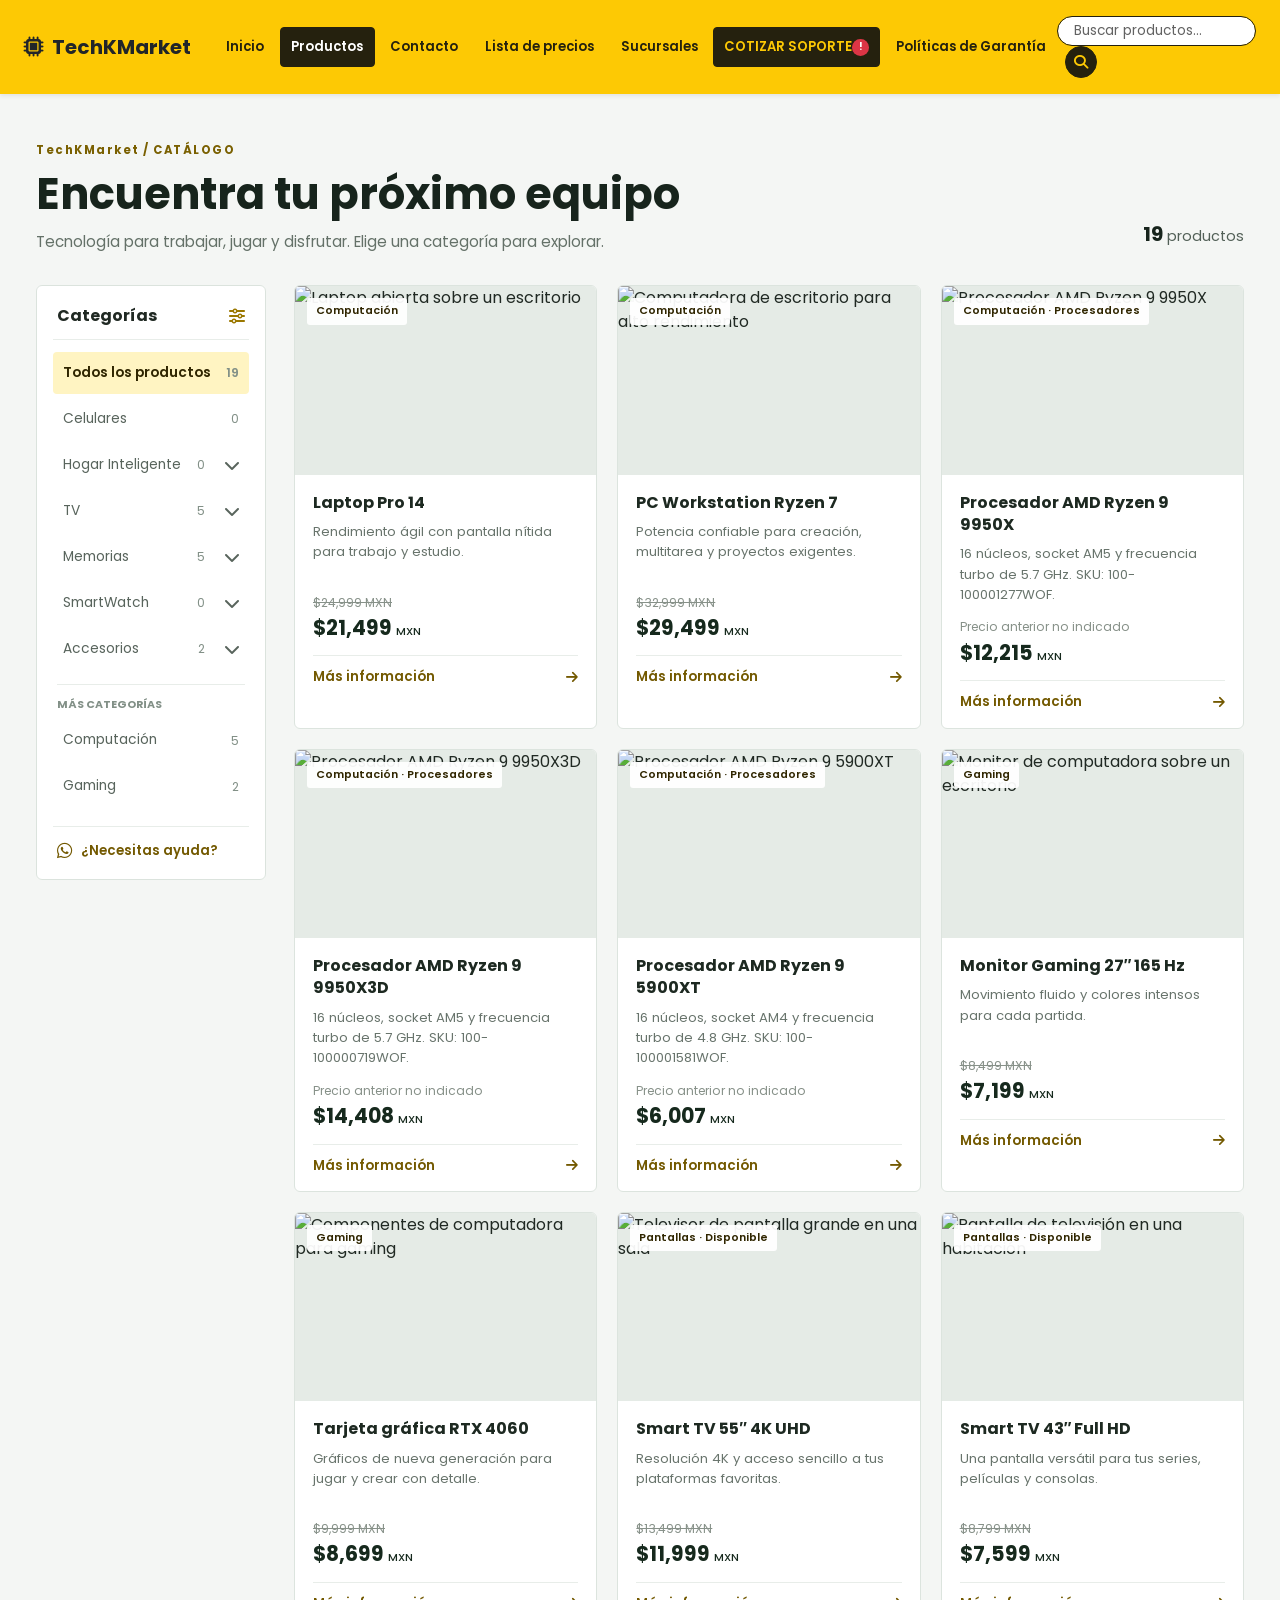
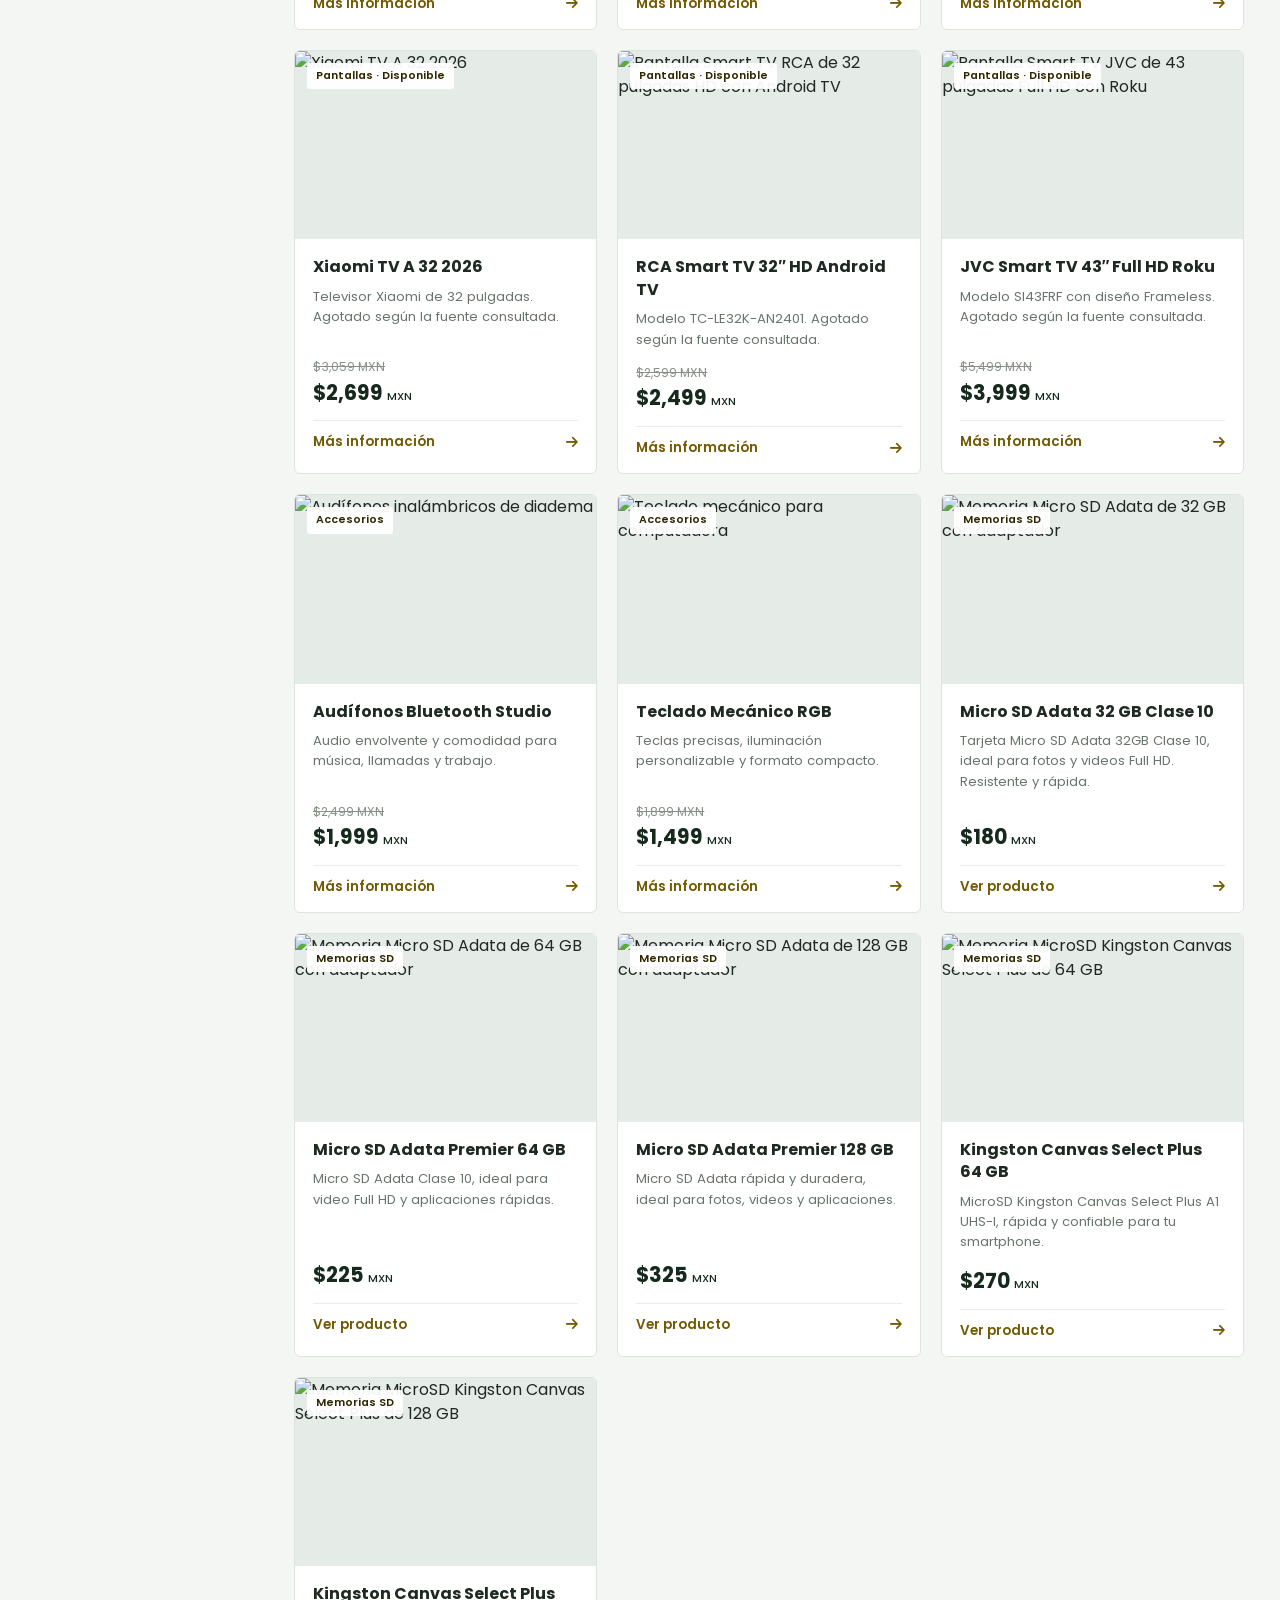
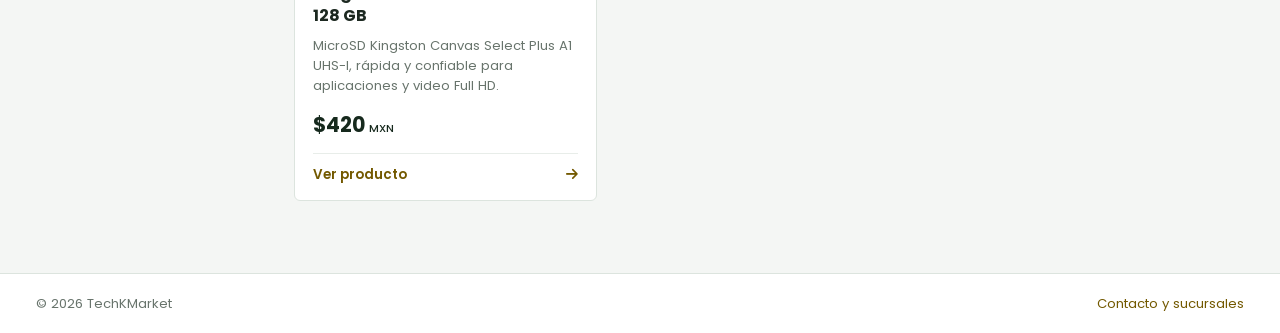
==== commit f1808145: "se agrego sub menu" ====
--- a/productos.html
+++ b/productos.html
@@ -50,7 +50,7 @@
                     <h1>Encuentra tu próximo equipo</h1>
                     <p class="catalog-intro">Tecnología para trabajar, jugar y disfrutar. Elige una categoría para explorar.</p>
                 </div>
-                <p class="catalog-count" aria-live="polite"><span id="product-count">11</span> productos</p>
+                <p class="catalog-count" aria-live="polite"><span id="product-count">19</span> productos</p>
             </header>
 
             <div class="catalog-layout">
@@ -61,19 +61,76 @@
                     </div>
                     <div class="category-options" role="group" aria-label="Filtrar por categoría">
                         <button class="category-filter is-active" type="button" data-filter="all" aria-pressed="true">
-                            <span>Todos los productos</span><span class="category-total">11</span>
-                        </button>
+                            <span>Todos los productos</span><span class="category-total">19</span>
+                        </button>
+                        <button class="category-filter" type="button" data-filter="celulares" aria-pressed="false">
+                            <span>Celulares</span><span class="category-total">0</span>
+                        </button>
+                        <div class="category-group">
+                            <div class="category-group-heading">
+                                <button class="category-filter" type="button" data-filter="group:hogar-inteligente" aria-pressed="false">
+                                    <span>Hogar Inteligente</span><span class="category-total">0</span>
+                                </button>
+                                <button class="category-expand" type="button" aria-label="Expandir Hogar Inteligente" aria-expanded="false" aria-controls="submenu-hogar-inteligente"><i class="fa-solid fa-chevron-down" aria-hidden="true"></i></button>
+                            </div>
+                            <div class="category-submenu" id="submenu-hogar-inteligente" hidden>
+                                <button class="category-filter" type="button" data-filter="hogar-otros" aria-pressed="false"><span>Otros</span><span class="category-total">0</span></button>
+                            </div>
+                        </div>
+                        <div class="category-group">
+                            <div class="category-group-heading">
+                                <button class="category-filter" type="button" data-filter="group:tv" aria-pressed="false">
+                                    <span>TV</span><span class="category-total">5</span>
+                                </button>
+                                <button class="category-expand" type="button" aria-label="Expandir TV" aria-expanded="false" aria-controls="submenu-tv"><i class="fa-solid fa-chevron-down" aria-hidden="true"></i></button>
+                            </div>
+                            <div class="category-submenu" id="submenu-tv" hidden>
+                                <button class="category-filter" type="button" data-filter="tv-smart" aria-pressed="false"><span>Smart TV</span><span class="category-total">5</span></button>
+                                <button class="category-filter" type="button" data-filter="tv-soportes" aria-pressed="false"><span>Soportes</span><span class="category-total">0</span></button>
+                            </div>
+                        </div>
+                        <div class="category-group">
+                            <div class="category-group-heading">
+                                <button class="category-filter" type="button" data-filter="group:memorias" aria-pressed="false">
+                                    <span>Memorias</span><span class="category-total">5</span>
+                                </button>
+                                <button class="category-expand" type="button" aria-label="Expandir Memorias" aria-expanded="false" aria-controls="submenu-memorias"><i class="fa-solid fa-chevron-down" aria-hidden="true"></i></button>
+                            </div>
+                            <div class="category-submenu" id="submenu-memorias" hidden>
+                                <button class="category-filter" type="button" data-filter="memorias-usb" aria-pressed="false"><span>USB</span><span class="category-total">0</span></button>
+                                <button class="category-filter" type="button" data-filter="memorias-micro-sd" aria-pressed="false"><span>Micro SD</span><span class="category-total">5</span></button>
+                            </div>
+                        </div>
+                        <div class="category-group">
+                            <div class="category-group-heading">
+                                <button class="category-filter" type="button" data-filter="group:smartwatch" aria-pressed="false">
+                                    <span>SmartWatch</span><span class="category-total">0</span>
+                                </button>
+                                <button class="category-expand" type="button" aria-label="Expandir SmartWatch" aria-expanded="false" aria-controls="submenu-smartwatch"><i class="fa-solid fa-chevron-down" aria-hidden="true"></i></button>
+                            </div>
+                            <div class="category-submenu" id="submenu-smartwatch" hidden>
+                                <button class="category-filter" type="button" data-filter="smartwatch-xiaomi" aria-pressed="false"><span>Xiaomi</span><span class="category-total">0</span></button>
+                            </div>
+                        </div>
+                        <div class="category-group">
+                            <div class="category-group-heading">
+                                <button class="category-filter" type="button" data-filter="group:accesorios" aria-pressed="false">
+                                    <span>Accesorios</span><span class="category-total">2</span>
+                                </button>
+                                <button class="category-expand" type="button" aria-label="Expandir Accesorios" aria-expanded="false" aria-controls="submenu-accesorios"><i class="fa-solid fa-chevron-down" aria-hidden="true"></i></button>
+                            </div>
+                            <div class="category-submenu" id="submenu-accesorios" hidden>
+                                <button class="category-filter" type="button" data-filter="accesorios-audifonos" aria-pressed="false"><span>Audífonos</span><span class="category-total">1</span></button>
+                                <button class="category-filter" type="button" data-filter="accesorios-bocinas" aria-pressed="false"><span>Bocinas</span><span class="category-total">0</span></button>
+                                <button class="category-filter" type="button" data-filter="accesorios-alimentacion" aria-pressed="false"><span>Alimentación</span><span class="category-total">0</span></button>
+                            </div>
+                        </div>
+                        <div class="category-extra-heading">Más categorías</div>
                         <button class="category-filter" type="button" data-filter="computacion" aria-pressed="false">
                             <span>Computación</span><span class="category-total">5</span>
                         </button>
                         <button class="category-filter" type="button" data-filter="gaming" aria-pressed="false">
                             <span>Gaming</span><span class="category-total">2</span>
-                        </button>
-                        <button class="category-filter" type="button" data-filter="pantallas" aria-pressed="false">
-                            <span>Pantallas</span><span class="category-total">2</span>
-                        </button>
-                        <button class="category-filter" type="button" data-filter="accesorios" aria-pressed="false">
-                            <span>Accesorios</span><span class="category-total">2</span>
                         </button>
                     </div>
                     <a class="sidebar-contact" href="https://wa.me/525519389472?text=Hola%2C%20quiero%20informaci%C3%B3n%20sobre%20sus%20productos" target="_blank" rel="noopener noreferrer">
@@ -110,21 +167,53 @@
                         <div class="product-image-wrap"><img src="https://images.unsplash.com/photo-1591488320449-011701bb6704?auto=format&fit=crop&w=900&q=85" alt="Componentes de computadora para gaming" loading="lazy"><span class="product-tag">Gaming</span></div>
                         <div class="product-info"><h2>Tarjeta gráfica RTX 4060</h2><p class="product-description">Gráficos de nueva generación para jugar y crear con detalle.</p><div class="price-row"><span class="old-price">$9,999 MXN</span><span class="current-price">$8,699 <small>MXN</small></span></div><a class="product-more" href="https://wa.me/525519389472?text=Hola%2C%20quiero%20m%C3%A1s%20informaci%C3%B3n%20sobre%20Tarjeta%20gr%C3%A1fica%20RTX%204060" target="_blank" rel="noopener noreferrer">Más información <i class="fa-solid fa-arrow-right" aria-hidden="true"></i></a></div>
                     </article>
-                    <article class="catalog-product" data-category="pantallas">
-                        <div class="product-image-wrap"><img src="https://images.unsplash.com/photo-1593359677879-a4bb92f829d1?auto=format&fit=crop&w=900&q=85" alt="Televisor de pantalla grande en una sala" loading="lazy"><span class="product-tag">Pantallas</span></div>
+                    <article class="catalog-product" data-category="tv-smart" data-parent="tv">
+                        <div class="product-image-wrap"><img src="https://images.unsplash.com/photo-1593359677879-a4bb92f829d1?auto=format&fit=crop&w=900&q=85" alt="Televisor de pantalla grande en una sala" loading="lazy"><span class="product-tag">Pantallas · Disponible</span></div>
                         <div class="product-info"><h2>Smart TV 55″ 4K UHD</h2><p class="product-description">Resolución 4K y acceso sencillo a tus plataformas favoritas.</p><div class="price-row"><span class="old-price">$13,499 MXN</span><span class="current-price">$11,999 <small>MXN</small></span></div><a class="product-more" href="https://wa.me/525519389472?text=Hola%2C%20quiero%20m%C3%A1s%20informaci%C3%B3n%20sobre%20Smart%20TV%2055%204K" target="_blank" rel="noopener noreferrer">Más información <i class="fa-solid fa-arrow-right" aria-hidden="true"></i></a></div>
                     </article>
-                    <article class="catalog-product" data-category="pantallas">
-                        <div class="product-image-wrap"><img src="https://images.unsplash.com/photo-1522869635100-9f4c5e86aa37?auto=format&fit=crop&w=900&q=85" alt="Pantalla de televisión en una habitación" loading="lazy"><span class="product-tag">Pantallas</span></div>
+                    <article class="catalog-product" data-category="tv-smart" data-parent="tv">
+                        <div class="product-image-wrap"><img src="https://images.unsplash.com/photo-1522869635100-9f4c5e86aa37?auto=format&fit=crop&w=900&q=85" alt="Pantalla de televisión en una habitación" loading="lazy"><span class="product-tag">Pantallas · Disponible</span></div>
                         <div class="product-info"><h2>Smart TV 43″ Full HD</h2><p class="product-description">Una pantalla versátil para tus series, películas y consolas.</p><div class="price-row"><span class="old-price">$8,799 MXN</span><span class="current-price">$7,599 <small>MXN</small></span></div><a class="product-more" href="https://wa.me/525519389472?text=Hola%2C%20quiero%20m%C3%A1s%20informaci%C3%B3n%20sobre%20Smart%20TV%2043%20Full%20HD" target="_blank" rel="noopener noreferrer">Más información <i class="fa-solid fa-arrow-right" aria-hidden="true"></i></a></div>
                     </article>
-                    <article class="catalog-product" data-category="accesorios">
+                    <article class="catalog-product" data-category="tv-smart" data-parent="tv">
+                        <div class="product-image-wrap"><img src="https://i02.appmifile.com/36_item_mx/11/09/2025/d9531a461ea336d0229649a008800fe8.png?thumb=1&amp;w=800&amp;f=webp&amp;q=85" alt="Xiaomi TV A 32 2026" loading="lazy"><span class="product-tag">Pantallas · Disponible</span></div>
+                        <div class="product-info"><h2>Xiaomi TV A 32 2026</h2><p class="product-description">Televisor Xiaomi de 32 pulgadas. Agotado según la fuente consultada.</p><div class="price-row"><span class="old-price">$3,059 MXN</span><span class="current-price">$2,699 <small>MXN</small></span></div><a class="product-more" href="https://wa.me/525519389472?text=Hola%2C%20quiero%20consultar%20disponibilidad%20del%20Xiaomi%20TV%20A%2032%202026" target="_blank" rel="noopener noreferrer">Más información <i class="fa-solid fa-arrow-right" aria-hidden="true"></i></a></div>
+                    </article>
+                    <article class="catalog-product" data-category="tv-smart" data-parent="tv">
+                        <div class="product-image-wrap"><img src="https://i5.walmartimages.cl/asr/9a43f59d-22c3-4670-b2ce-fc0ef60061bd.efa9bbc3d97d99b1e98c846ab6a7b805.jpeg?odnHeight=2000&odnWidth=2000&odnBg=ffffff" alt="Pantalla Smart TV RCA de 32 pulgadas HD con Android TV" loading="lazy"><span class="product-tag">Pantallas · Disponible</span></div>
+                        <div class="product-info"><h2>RCA Smart TV 32″ HD Android TV</h2><p class="product-description">Modelo TC-LE32K-AN2401. Agotado según la fuente consultada.</p><div class="price-row"><span class="old-price">$2,599 MXN</span><span class="current-price">$2,499 <small>MXN</small></span></div><a class="product-more" href="https://wa.me/525519389472?text=Hola%2C%20quiero%20m%C3%A1s%20informaci%C3%B3n%20sobre%20" target="_blank" rel="noopener noreferrer">Más información <i class="fa-solid fa-arrow-right" aria-hidden="true"></i></a></div>
+                    </article>
+                    <article class="catalog-product" data-category="tv-smart" data-parent="tv">
+                        <div class="product-image-wrap"><img src="https://encrypted-tbn0.gstatic.com/images?q=tbn:ANd9GcRsXDNIDrzTTm-V0rZqJmsh5J7Pb8koXdxXd8KQeRvtKeQiBkcHLkmJpQ0&s=10" alt="Pantalla Smart TV JVC de 43 pulgadas Full HD con Roku" loading="lazy"><span class="product-tag">Pantallas · Disponible</span></div>
+                        <div class="product-info"><h2>JVC Smart TV 43″ Full HD Roku</h2><p class="product-description">Modelo SI43FRF con diseño Frameless. Agotado según la fuente consultada.</p><div class="price-row"><span class="old-price">$5,499 MXN</span><span class="current-price">$3,999 <small>MXN</small></span></div><a class="product-more" href="https://wa.me/525519389472?text=Hola%2C%20quiero%20m%C3%A1s%20informaci%C3%B3n%20sobre" target="_blank" rel="noopener noreferrer">Más información <i class="fa-solid fa-arrow-right" aria-hidden="true"></i></a></div>
+                    </article>
+                    <article class="catalog-product" data-category="accesorios-audifonos" data-parent="accesorios">
                         <div class="product-image-wrap"><img src="https://images.unsplash.com/photo-1505740420928-5e560c06d30e?auto=format&fit=crop&w=900&q=85" alt="Audífonos inalámbricos de diadema" loading="lazy"><span class="product-tag">Accesorios</span></div>
                         <div class="product-info"><h2>Audífonos Bluetooth Studio</h2><p class="product-description">Audio envolvente y comodidad para música, llamadas y trabajo.</p><div class="price-row"><span class="old-price">$2,499 MXN</span><span class="current-price">$1,999 <small>MXN</small></span></div><a class="product-more" href="https://wa.me/525519389472?text=Hola%2C%20quiero%20m%C3%A1s%20informaci%C3%B3n%20sobre%20Aud%C3%ADfonos%20Bluetooth%20Studio" target="_blank" rel="noopener noreferrer">Más información <i class="fa-solid fa-arrow-right" aria-hidden="true"></i></a></div>
                     </article>
                     <article class="catalog-product" data-category="accesorios">
                         <div class="product-image-wrap"><img src="https://images.unsplash.com/photo-1587829741301-dc798b83add3?auto=format&fit=crop&w=900&q=85" alt="Teclado mecánico para computadora" loading="lazy"><span class="product-tag">Accesorios</span></div>
                         <div class="product-info"><h2>Teclado Mecánico RGB</h2><p class="product-description">Teclas precisas, iluminación personalizable y formato compacto.</p><div class="price-row"><span class="old-price">$1,899 MXN</span><span class="current-price">$1,499 <small>MXN</small></span></div><a class="product-more" href="https://wa.me/525519389472?text=Hola%2C%20quiero%20m%C3%A1s%20informaci%C3%B3n%20sobre%20Teclado%20Mec%C3%A1nico%20RGB" target="_blank" rel="noopener noreferrer">Más información <i class="fa-solid fa-arrow-right" aria-hidden="true"></i></a></div>
+                    </article>
+                    <article class="catalog-product" data-category="memorias-micro-sd" data-parent="memorias">
+                        <div class="product-image-wrap"><img src="https://dcdn-us.mitiendanube.com/stores/006/401/197/products/13-2a18720ee70ed6613117593495873789-480-0.webp" alt="Memoria Micro SD Adata de 32 GB con adaptador" loading="lazy"><span class="product-tag">Memorias SD</span></div>
+                        <div class="product-info"><h2>Micro SD Adata 32 GB Clase 10</h2><p class="product-description">Tarjeta Micro SD Adata 32GB Clase 10, ideal para fotos y videos Full HD. Resistente y rápida.</p><div class="price-row"><span class="current-price">$180 <small>MXN</small></span></div><a class="product-more" href="https://compugadget.com.mx/productos/micro-sd-adata-ausdh32guicl10ra1/" target="_blank" rel="noopener noreferrer">Ver producto <i class="fa-solid fa-arrow-right" aria-hidden="true"></i></a></div>
+                    </article>
+                    <article class="catalog-product" data-category="memorias-micro-sd" data-parent="memorias">
+                        <div class="product-image-wrap"><img src="https://dcdn-us.mitiendanube.com/stores/006/401/197/products/11-8d3343956c8c50af1417593485497842-480-0.webp" alt="Memoria Micro SD Adata de 64 GB con adaptador" loading="lazy"><span class="product-tag">Memorias SD</span></div>
+                        <div class="product-info"><h2>Micro SD Adata Premier 64 GB</h2><p class="product-description">Micro SD Adata Clase 10, ideal para video Full HD y aplicaciones rápidas.</p><div class="price-row"><span class="current-price">$225 <small>MXN</small></span></div><a class="product-more" href="https://compugadget.com.mx/productos/micro-sd-premier-adata-ausdx64guicl10ra1/" target="_blank" rel="noopener noreferrer">Ver producto <i class="fa-solid fa-arrow-right" aria-hidden="true"></i></a></div>
+                    </article>
+                    <article class="catalog-product" data-category="memorias-micro-sd" data-parent="memorias">
+                        <div class="product-image-wrap"><img src="https://dcdn-us.mitiendanube.com/stores/006/401/197/products/10-30b18a88eba8b1caba17592605846332-480-0.webp" alt="Memoria Micro SD Adata de 128 GB con adaptador" loading="lazy"><span class="product-tag">Memorias SD</span></div>
+                        <div class="product-info"><h2>Micro SD Adata Premier 128 GB</h2><p class="product-description">Micro SD Adata rápida y duradera, ideal para fotos, videos y aplicaciones.</p><div class="price-row"><span class="current-price">$325 <small>MXN</small></span></div><a class="product-more" href="https://compugadget.com.mx/productos/ausdx128guicl10a1/" target="_blank" rel="noopener noreferrer">Ver producto <i class="fa-solid fa-arrow-right" aria-hidden="true"></i></a></div>
+                    </article>
+                    <article class="catalog-product" data-category="memorias-micro-sd" data-parent="memorias">
+                        <div class="product-image-wrap"><img src="https://dcdn-us.mitiendanube.com/stores/006/401/197/products/13-294b79a8b12ffbd00e17709365527811-480-0.webp" alt="Memoria MicroSD Kingston Canvas Select Plus de 64 GB" loading="lazy"><span class="product-tag">Memorias SD</span></div>
+                        <div class="product-info"><h2>Kingston Canvas Select Plus 64 GB</h2><p class="product-description">MicroSD Kingston Canvas Select Plus A1 UHS-I, rápida y confiable para tu smartphone.</p><div class="price-row"><span class="current-price">$270 <small>MXN</small></span></div><a class="product-more" href="https://compugadget.com.mx/productos/micro-sd-sdcs3-64gb/" target="_blank" rel="noopener noreferrer">Ver producto <i class="fa-solid fa-arrow-right" aria-hidden="true"></i></a></div>
+                    </article>
+                    <article class="catalog-product" data-category="memorias-micro-sd" data-parent="memorias">
+                        <div class="product-image-wrap"><img src="https://dcdn-us.mitiendanube.com/stores/006/401/197/products/14-e5c063fb487bc2f8aa17709361703357-480-0.webp" alt="Memoria MicroSD Kingston Canvas Select Plus de 128 GB" loading="lazy"><span class="product-tag">Memorias SD</span></div>
+                        <div class="product-info"><h2>Kingston Canvas Select Plus 128 GB</h2><p class="product-description">MicroSD Kingston Canvas Select Plus A1 UHS-I, rápida y confiable para aplicaciones y video Full HD.</p><div class="price-row"><span class="current-price">$420 <small>MXN</small></span></div><a class="product-more" href="https://compugadget.com.mx/productos/micro-sd-sdcs3-128gb/" target="_blank" rel="noopener noreferrer">Ver producto <i class="fa-solid fa-arrow-right" aria-hidden="true"></i></a></div>
                     </article>
                 </section>
             </div>
@@ -135,8 +224,20 @@
 
     <script>
         const filterButtons = document.querySelectorAll('.category-filter');
+        const categoryExpandButtons = document.querySelectorAll('.category-expand');
         const products = document.querySelectorAll('.catalog-product');
         const productCount = document.querySelector('#product-count');
+
+        categoryExpandButtons.forEach((button) => {
+            button.addEventListener('click', () => {
+                const isExpanded = button.getAttribute('aria-expanded') === 'true';
+                const submenu = document.getElementById(button.getAttribute('aria-controls'));
+                const categoryName = button.previousElementSibling.querySelector('span:first-child').textContent.trim();
+                button.setAttribute('aria-expanded', String(!isExpanded));
+                button.setAttribute('aria-label', `${isExpanded ? 'Expandir' : 'Contraer'} ${categoryName}`);
+                submenu.hidden = isExpanded;
+            });
+        });
 
         filterButtons.forEach((button) => {
             button.addEventListener('click', () => {
@@ -150,7 +251,11 @@
                 });
 
                 products.forEach((product) => {
-                    const isVisible = category === 'all' || product.dataset.category === category;
+                    const isGroupFilter = category.startsWith('group:');
+                    const group = isGroupFilter ? category.slice(6) : '';
+                    const isVisible = category === 'all'
+                        || (isGroupFilter && (product.dataset.parent === group || product.dataset.category === group))
+                        || (!isGroupFilter && product.dataset.category === category);
                     product.hidden = !isVisible;
                     if (isVisible) visibleCount += 1;
                 });
--- a/productos.css
+++ b/productos.css
@@ -97,6 +97,12 @@
     display: grid;
     gap: 4px;
     padding: 12px 0 18px;
+}
+
+.category-group-heading {
+    display: grid;
+    grid-template-columns: minmax(0, 1fr) 34px;
+    align-items: center;
 }
 
 .category-filter {
@@ -127,6 +133,61 @@
     font-weight: 600;
 }
 
+.category-expand {
+    display: grid;
+    width: 34px;
+    height: 38px;
+    place-items: center;
+    border: 0;
+    border-radius: 4px;
+    background: transparent;
+    color: #58645c;
+    cursor: pointer;
+    transition: background-color 150ms ease, color 150ms ease, transform 150ms ease;
+}
+
+.category-expand:hover,
+.category-expand:focus-visible {
+    background: #fff4c2;
+    color: #302600;
+}
+
+.category-expand[aria-expanded="true"] i {
+    transform: rotate(180deg);
+}
+
+.category-expand i {
+    transition: transform 150ms ease;
+}
+
+.category-submenu {
+    display: grid;
+    gap: 2px;
+    margin-left: 12px;
+    padding-left: 10px;
+    border-left: 1px solid #e1e8e2;
+}
+
+.category-submenu[hidden] {
+    display: none;
+}
+
+.category-submenu .category-filter {
+    min-height: 36px;
+    padding-left: 10px;
+    font-size: 0.82rem;
+}
+
+.category-extra-heading {
+    margin: 10px 4px 2px;
+    padding-top: 12px;
+    border-top: 1px solid #e8ede9;
+    color: #829087;
+    font-size: 0.68rem;
+    font-weight: 700;
+    text-transform: uppercase;
+}
+
 .category-total {
     color: #829087;
     font-size: 0.77rem;
@@ -336,7 +397,7 @@
     }
 
     .category-options {
-        grid-template-columns: repeat(2, minmax(0, 1fr));
+        grid-template-columns: minmax(0, 1fr);
         gap: 5px;
     }
 
